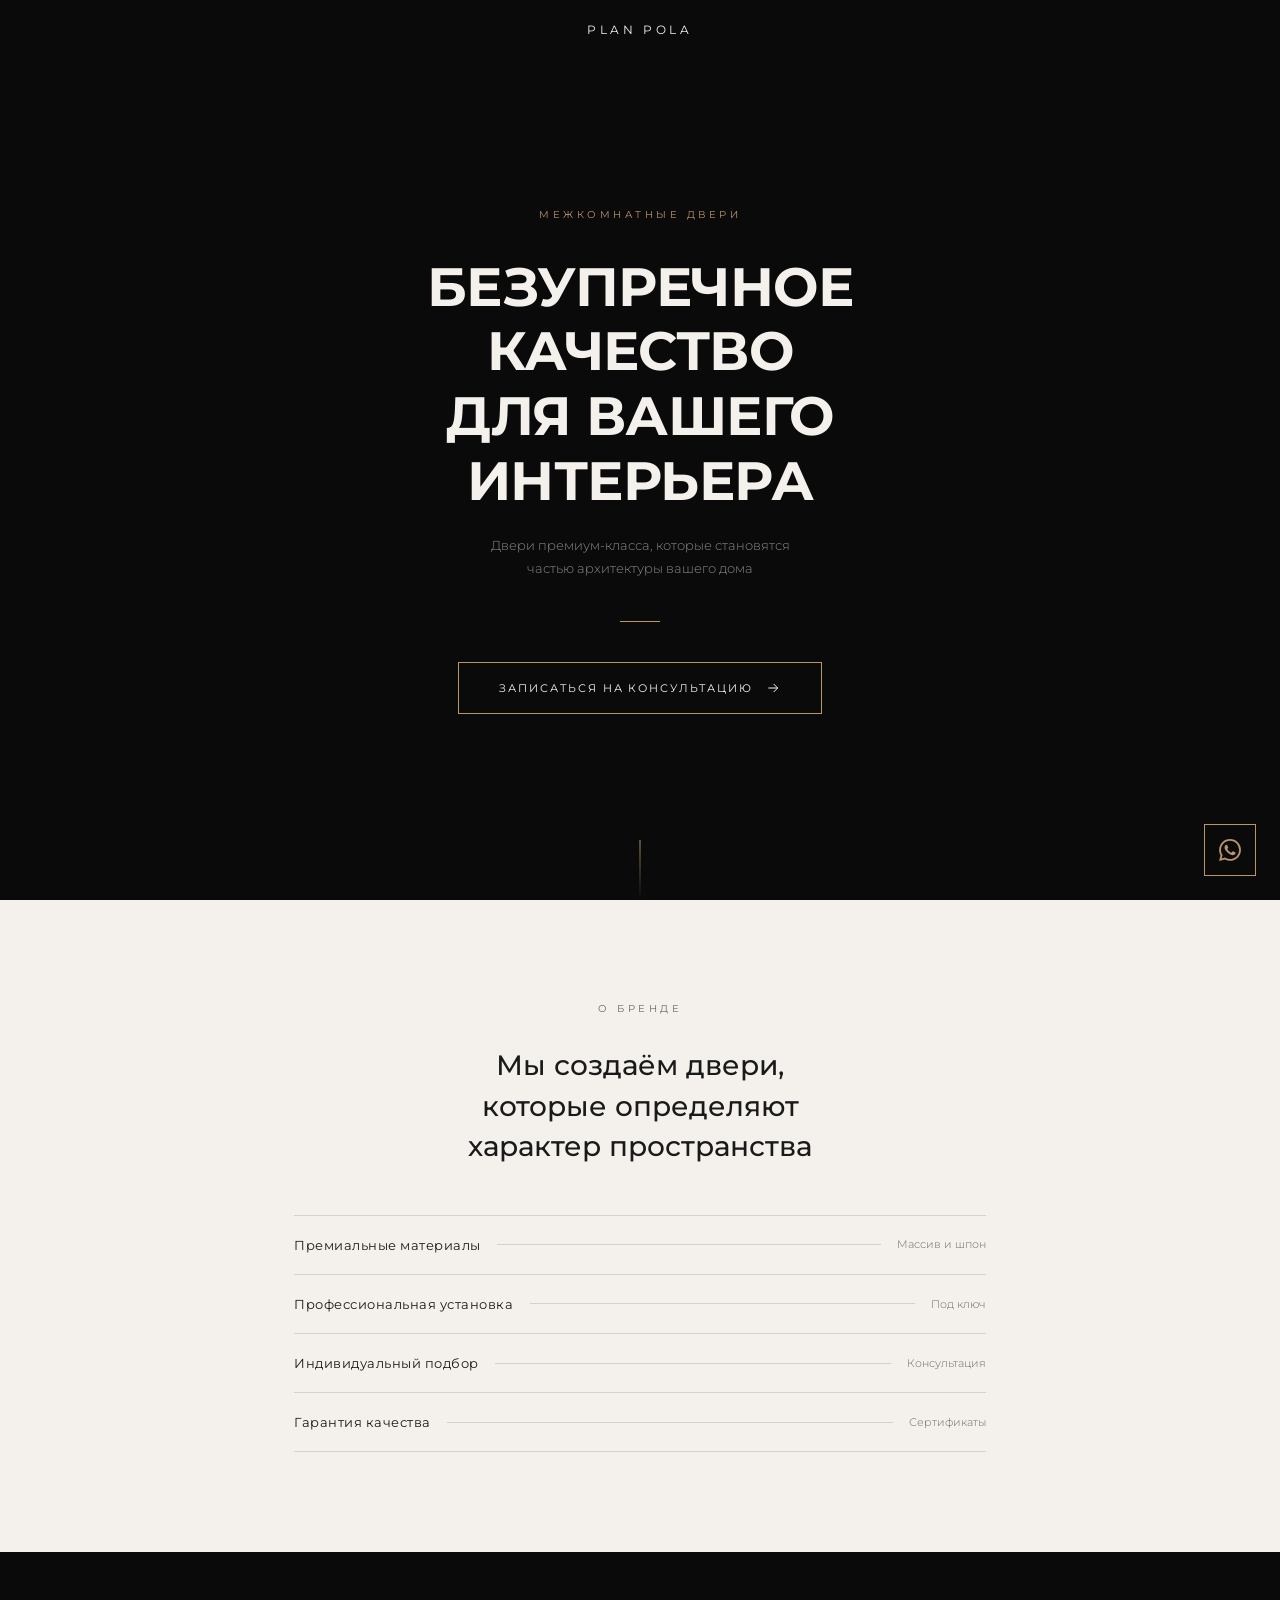
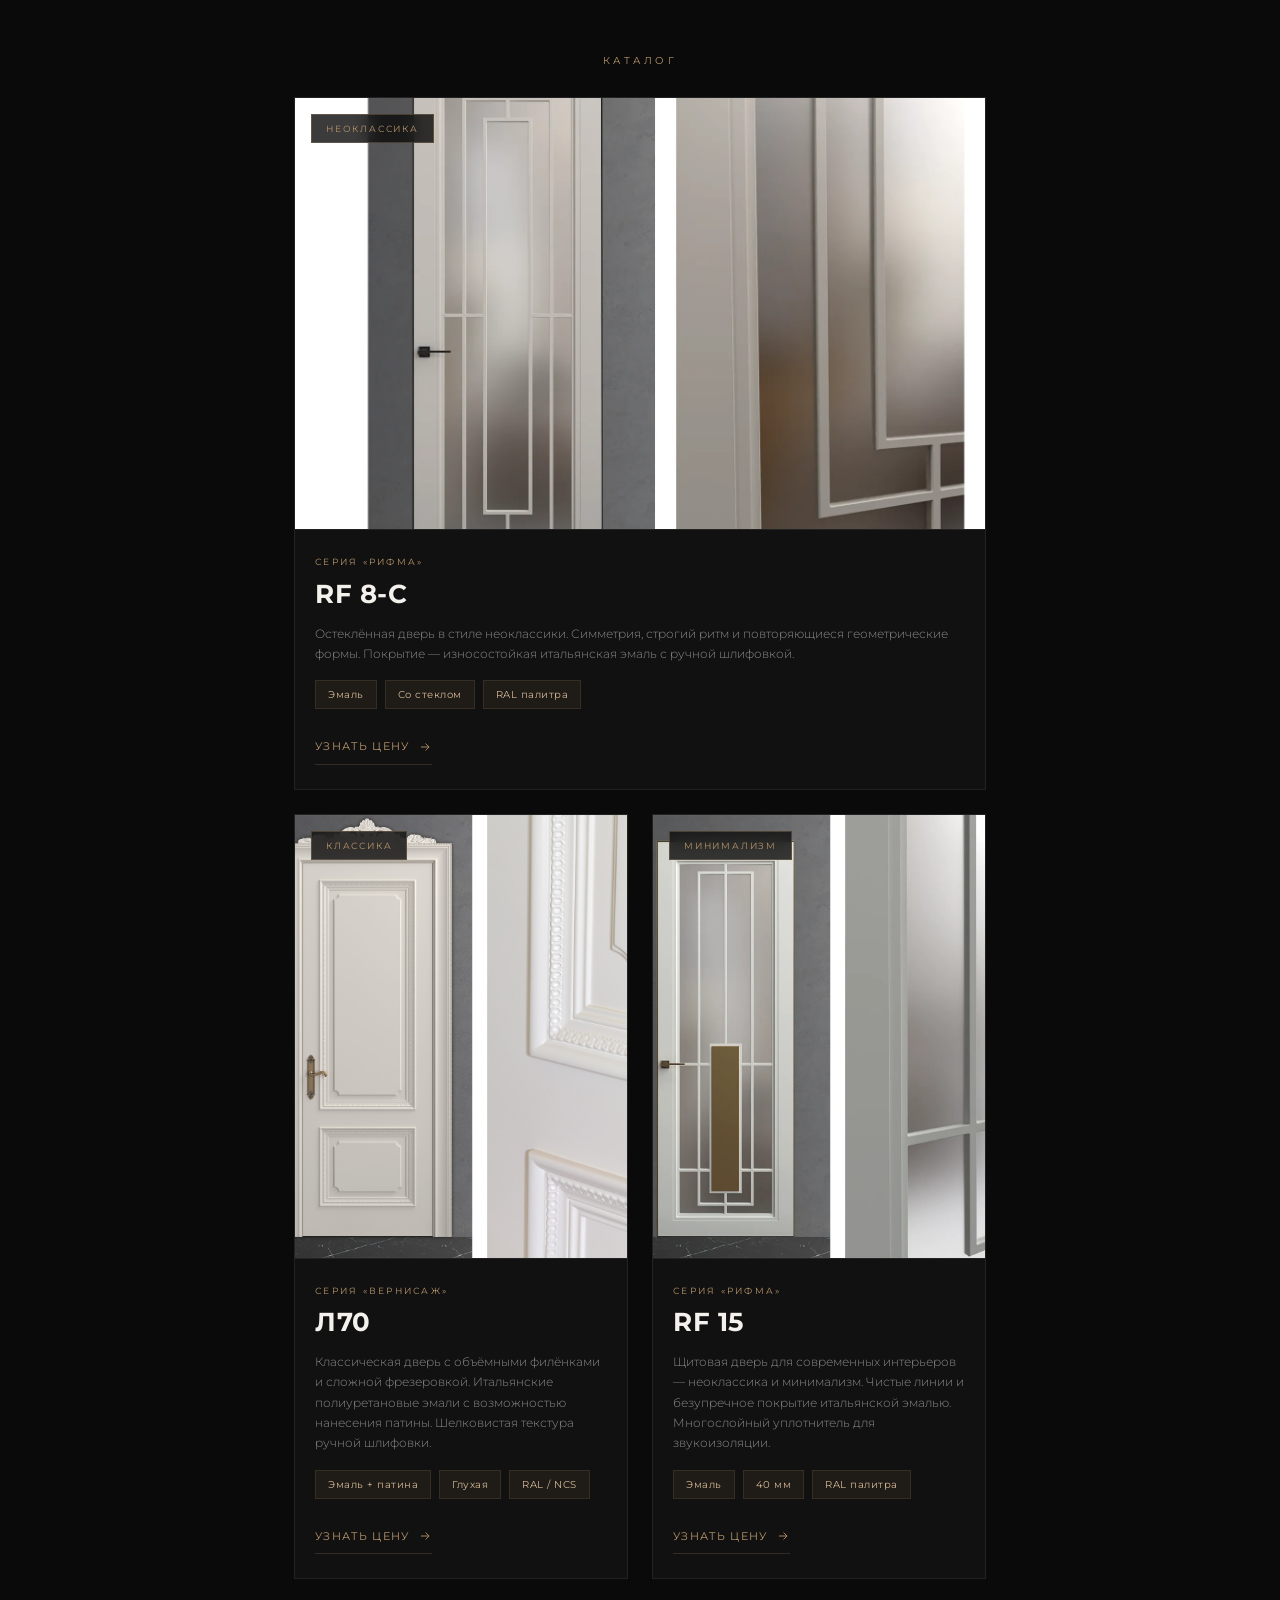
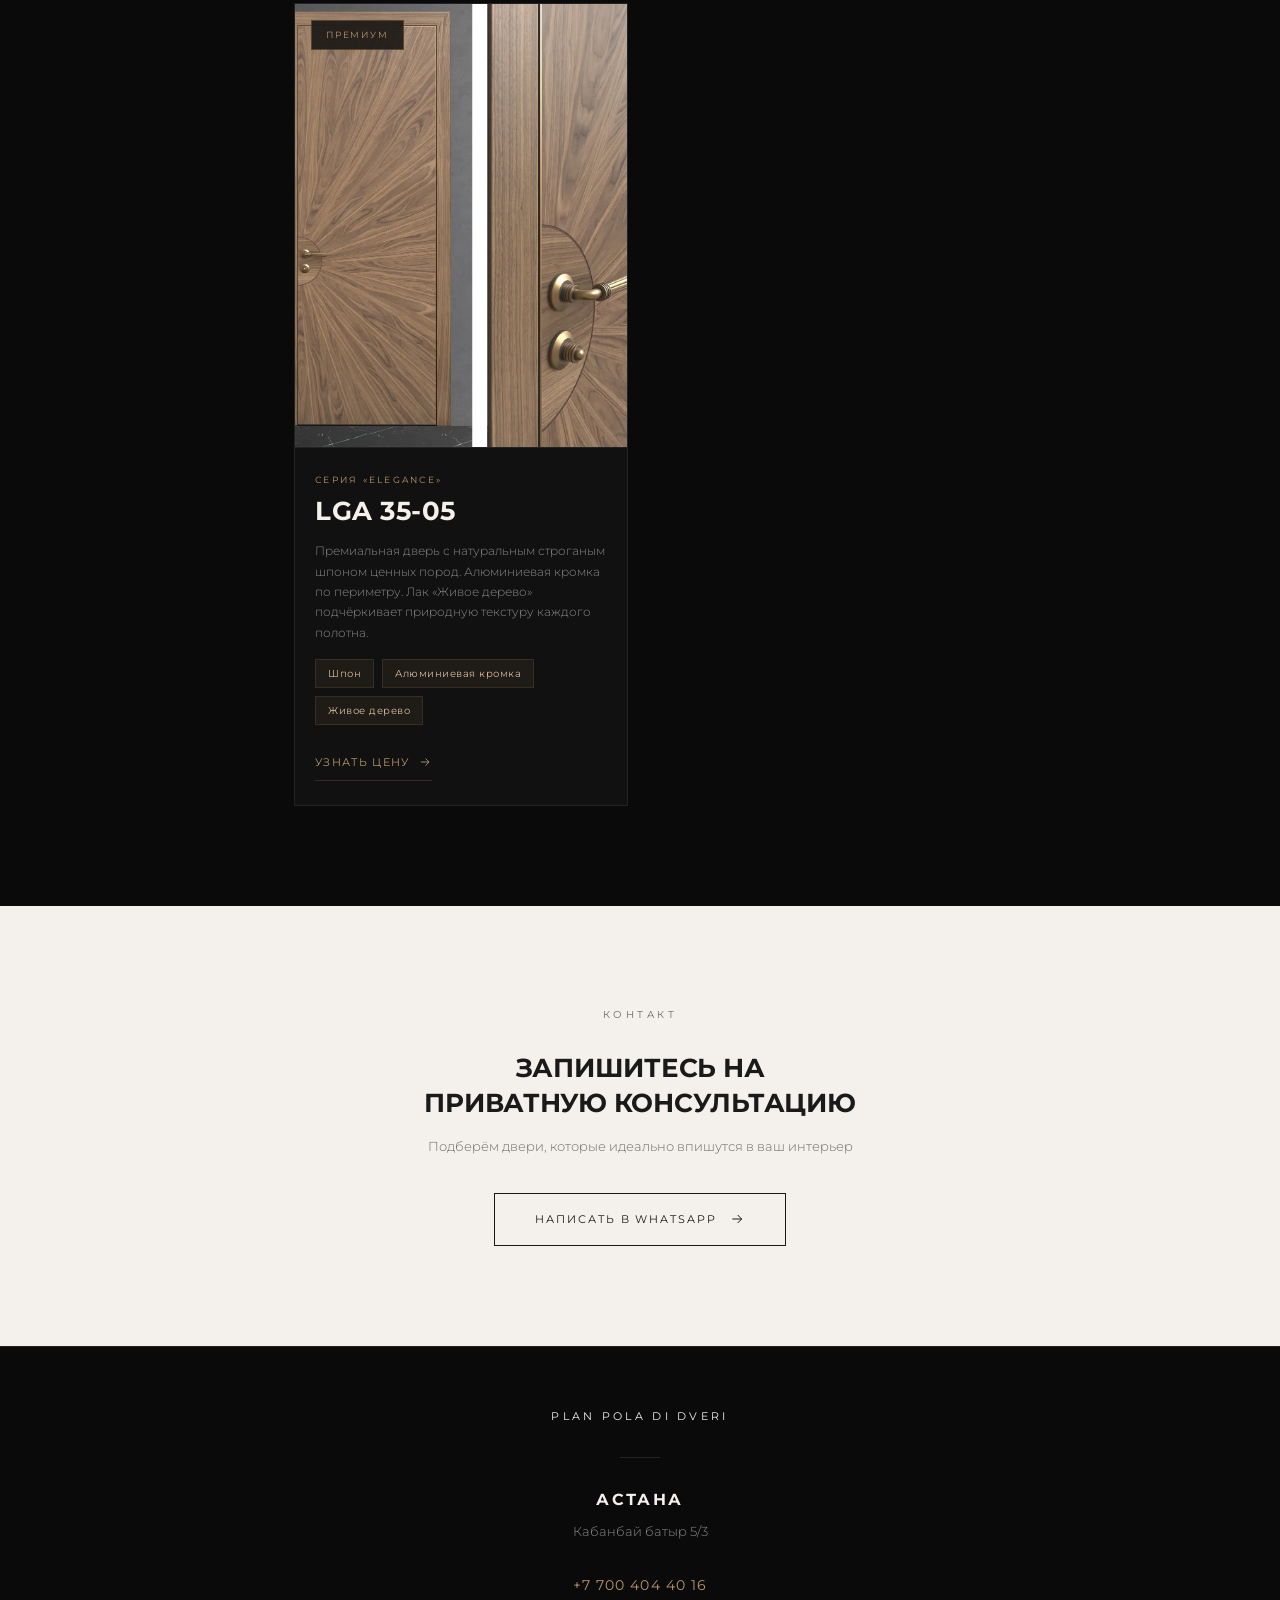
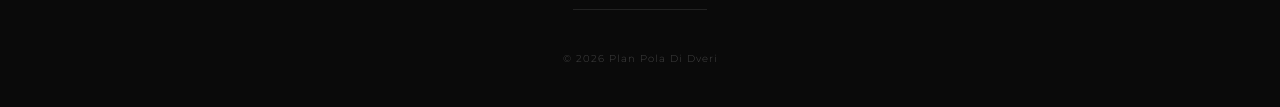
==== astana-1.html @ 2fa0cee7 "feat: add TikTok Pixel, astana-1.html and doors catalog for Kabanbay Batyr" ====
<!DOCTYPE html>
<html lang="ru">
<head>
  <meta charset="UTF-8">
  <meta name="viewport" content="width=device-width, initial-scale=1.0, maximum-scale=5.0">
  <meta name="description" content="Plan Pola Di Dveri — межкомнатные двери премиум-класса в Астане. Кабанбай батыр 5/3. Консультация и подбор.">
  <meta name="theme-color" content="#0A0A0A">

  <meta property="og:type" content="website">
  <meta property="og:title" content="Plan Pola Di Dveri — Астана">
  <meta property="og:description" content="Межкомнатные двери премиум-класса. Консультация и подбор. Астана, Кабанбай батыр 5/3.">
  <meta property="og:locale" content="ru_RU">

  <title>Plan Pola Di Dveri — Астана, Кабанбай батыр</title>

  <link rel="stylesheet" href="css/style.css">

  <!-- TikTok Pixel Code Start -->
  <script>
  !function (w, d, t) {
    w.TiktokAnalyticsObject=t;var ttq=w[t]=w[t]||[];ttq.methods=["page","track","identify","instances","debug","on","off","once","ready","alias","group","enableCookie","disableCookie","holdConsent","revokeConsent","grantConsent"],ttq.setAndDefer=function(t,e){t[e]=function(){t.push([e].concat(Array.prototype.slice.call(arguments,0)))}};for(var i=0;i<ttq.methods.length;i++)ttq.setAndDefer(ttq,ttq.methods[i]);ttq.instance=function(t){for(
  var e=ttq._i[t]||[],n=0;n<ttq.methods.length;n++)ttq.setAndDefer(e,ttq.methods[n]);return e},ttq.load=function(e,n){var r="https://analytics.tiktok.com/i18n/pixel/events.js",o=n&&n.partner;ttq._i=ttq._i||{},ttq._i[e]=[],ttq._i[e]._u=r,ttq._t=ttq._t||{},ttq._t[e]=+new Date,ttq._o=ttq._o||{},ttq._o[e]=n||{};n=document.createElement("script")
  ;n.type="text/javascript",n.async=!0,n.src=r+"?sdkid="+e+"&lib="+t;e=document.getElementsByTagName("script")[0];e.parentNode.insertBefore(n,e)};

    ttq.load('DBG6HQBC77U4J2JQI35G');
    ttq.page();
  }(window, document, 'ttq');
  </script>
  <!-- TikTok Pixel Code End -->

  <link rel="icon" href="data:image/svg+xml,<svg xmlns='http://www.w3.org/2000/svg' viewBox='0 0 100 100'><rect width='100' height='100' fill='%230A0A0A'/><text x='50' y='60' text-anchor='middle' fill='%23B8956A' font-family='sans-serif' font-weight='bold' font-size='44'>P</text></svg>">
</head>
<body>

  <!-- HEADER -->
  <header class="header" id="header">
    <div class="container">
      <div class="header__brand">Plan Pola</div>
    </div>
  </header>

  <!-- HERO -->
  <section class="hero">
    <div class="container">
      <span class="hero__label reveal">Межкомнатные двери</span>
      <h1 class="hero__title reveal reveal-delay-1">
        Безупречное качество<br>для вашего интерьера
      </h1>
      <p class="hero__subtitle reveal reveal-delay-2">
        Двери премиум-класса, которые становятся частью архитектуры вашего дома
      </p>
      <div class="hero__line reveal reveal-delay-3"></div>
      <a href="https://wa.me/77004044016?text=%D0%97%D0%B4%D1%80%D0%B0%D0%B2%D1%81%D1%82%D0%B2%D1%83%D0%B9%D1%82%D0%B5!%20%D0%A3%D0%B2%D0%B8%D0%B4%D0%B5%D0%BB(%D0%B0)%20%D1%80%D0%B5%D0%BA%D0%BB%D0%B0%D0%BC%D1%83%20%D0%B2%20TikTok%2C%20%D0%B8%D0%BD%D1%82%D0%B5%D1%80%D0%B5%D1%81%D1%83%D1%8E%D1%82%20%D0%B4%D0%B2%D0%B5%D1%80%D0%B8" class="cta-btn reveal reveal-delay-4" target="_blank" rel="noopener">
        Записаться на консультацию
        <svg class="cta-btn__arrow" viewBox="0 0 24 24" fill="none" stroke="currentColor" stroke-width="1.5"><path d="M5 12h14M13 6l6 6-6 6"/></svg>
      </a>
    </div>
  </section>

  <!-- ABOUT -->
  <section class="about">
    <div class="container">
      <span class="section-label reveal">О бренде</span>
      <p class="about__statement reveal">
        Мы создаём двери, которые определяют характер пространства
      </p>
      <ul class="about__list">
        <li class="about__item reveal">
          <span class="about__item-title">Премиальные материалы</span>
          <span class="about__item-dash"></span>
          <span class="about__item-detail">Массив и шпон</span>
        </li>
        <li class="about__item reveal reveal-delay-1">
          <span class="about__item-title">Профессиональная установка</span>
          <span class="about__item-dash"></span>
          <span class="about__item-detail">Под ключ</span>
        </li>
        <li class="about__item reveal reveal-delay-2">
          <span class="about__item-title">Индивидуальный подбор</span>
          <span class="about__item-dash"></span>
          <span class="about__item-detail">Консультация</span>
        </li>
        <li class="about__item reveal reveal-delay-3">
          <span class="about__item-title">Гарантия качества</span>
          <span class="about__item-dash"></span>
          <span class="about__item-detail">Сертификаты</span>
        </li>
      </ul>
    </div>
  </section>

  <!-- КАТАЛОГ ДВЕРЕЙ -->
  <section class="catalog">
    <div class="container">
      <span class="section-label section-label--on-dark reveal">Каталог</span>

      <!-- Рифма RF 8-С -->
      <div class="catalog__grid">
        <div class="catalog__card catalog__card--featured reveal">
          <div class="catalog__card-image">
            <img src="img/door-rf8s.webp" alt="Межкомнатная дверь Рифма RF 8-С" loading="lazy"
                 onerror="this.style.display='none';this.nextElementSibling.style.display='flex'">
            <div class="catalog__placeholder" style="display:none">
              <svg class="catalog__placeholder-icon" viewBox="0 0 24 24" fill="none" stroke="currentColor" stroke-width="0.5"><rect x="3" y="1" width="18" height="22" rx="1"/><line x1="12" y1="12" x2="12" y2="16"/><circle cx="12" cy="18" r="1"/></svg>
              <span class="catalog__placeholder-text">Рифма RF 8-С</span>
            </div>
            <span class="catalog__card-badge">Неоклассика</span>
          </div>
          <div class="catalog__card-info">
            <span class="catalog__card-series">Серия «Рифма»</span>
            <h3 class="catalog__card-name">RF 8-С</h3>
            <p class="catalog__card-desc">
              Остеклённая дверь в стиле неоклассики. Симметрия, строгий ритм и повторяющиеся геометрические формы. Покрытие — износостойкая итальянская эмаль с ручной шлифовкой.
            </p>
            <div class="catalog__card-specs">
              <span class="catalog__card-spec">Эмаль</span>
              <span class="catalog__card-spec">Со стеклом</span>
              <span class="catalog__card-spec">RAL палитра</span>
            </div>
            <a href="https://wa.me/77004044016?text=%D0%97%D0%B4%D1%80%D0%B0%D0%B2%D1%81%D1%82%D0%B2%D1%83%D0%B9%D1%82%D0%B5!%20%D0%98%D0%BD%D1%82%D0%B5%D1%80%D0%B5%D1%81%D1%83%D0%B5%D1%82%20%D0%B4%D0%B2%D0%B5%D1%80%D1%8C%20%D0%A0%D0%B8%D1%84%D0%BC%D0%B0%20RF%208-%D0%A1" class="catalog__card-link" target="_blank" rel="noopener">
              Узнать цену
              <svg viewBox="0 0 24 24" fill="none" stroke="currentColor" stroke-width="1.5"><path d="M5 12h14M13 6l6 6-6 6"/></svg>
            </a>
          </div>
        </div>

        <!-- Вернисаж Л70 -->
        <div class="catalog__card reveal reveal-delay-1">
          <div class="catalog__card-image">
            <img src="img/door-l70.jpg" alt="Межкомнатная дверь Вернисаж Л70" loading="lazy"
                 onerror="this.style.display='none';this.nextElementSibling.style.display='flex'">
            <div class="catalog__placeholder" style="display:none">
              <svg class="catalog__placeholder-icon" viewBox="0 0 24 24" fill="none" stroke="currentColor" stroke-width="0.5"><rect x="3" y="1" width="18" height="22" rx="1"/><line x1="12" y1="12" x2="12" y2="16"/><circle cx="12" cy="18" r="1"/></svg>
              <span class="catalog__placeholder-text">Вернисаж Л70</span>
            </div>
            <span class="catalog__card-badge">Классика</span>
          </div>
          <div class="catalog__card-info">
            <span class="catalog__card-series">Серия «Вернисаж»</span>
            <h3 class="catalog__card-name">Л70</h3>
            <p class="catalog__card-desc">
              Классическая дверь с объёмными филёнками и сложной фрезеровкой. Итальянские полиуретановые эмали с возможностью нанесения патины. Шелковистая текстура ручной шлифовки.
            </p>
            <div class="catalog__card-specs">
              <span class="catalog__card-spec">Эмаль + патина</span>
              <span class="catalog__card-spec">Глухая</span>
              <span class="catalog__card-spec">RAL / NCS</span>
            </div>
            <a href="https://wa.me/77004044016?text=%D0%97%D0%B4%D1%80%D0%B0%D0%B2%D1%81%D1%82%D0%B2%D1%83%D0%B9%D1%82%D0%B5!%20%D0%98%D0%BD%D1%82%D0%B5%D1%80%D0%B5%D1%81%D1%83%D0%B5%D1%82%20%D0%B4%D0%B2%D0%B5%D1%80%D1%8C%20%D0%92%D0%B5%D1%80%D0%BD%D0%B8%D1%81%D0%B0%D0%B6%20%D0%9B70" class="catalog__card-link" target="_blank" rel="noopener">
              Узнать цену
              <svg viewBox="0 0 24 24" fill="none" stroke="currentColor" stroke-width="1.5"><path d="M5 12h14M13 6l6 6-6 6"/></svg>
            </a>
          </div>
        </div>

        <!-- Рифма RF 15 -->
        <div class="catalog__card reveal reveal-delay-2">
          <div class="catalog__card-image">
            <img src="img/door-rf15.webp" alt="Межкомнатная дверь Рифма RF 15" loading="lazy"
                 onerror="this.style.display='none';this.nextElementSibling.style.display='flex'">
            <div class="catalog__placeholder" style="display:none">
              <svg class="catalog__placeholder-icon" viewBox="0 0 24 24" fill="none" stroke="currentColor" stroke-width="0.5"><rect x="3" y="1" width="18" height="22" rx="1"/><line x1="12" y1="12" x2="12" y2="16"/><circle cx="12" cy="18" r="1"/></svg>
              <span class="catalog__placeholder-text">Рифма RF 15</span>
            </div>
            <span class="catalog__card-badge">Минимализм</span>
          </div>
          <div class="catalog__card-info">
            <span class="catalog__card-series">Серия «Рифма»</span>
            <h3 class="catalog__card-name">RF 15</h3>
            <p class="catalog__card-desc">
              Щитовая дверь для современных интерьеров — неоклассика и минимализм. Чистые линии и безупречное покрытие итальянской эмалью. Многослойный уплотнитель для звукоизоляции.
            </p>
            <div class="catalog__card-specs">
              <span class="catalog__card-spec">Эмаль</span>
              <span class="catalog__card-spec">40 мм</span>
              <span class="catalog__card-spec">RAL палитра</span>
            </div>
            <a href="https://wa.me/77004044016?text=%D0%97%D0%B4%D1%80%D0%B0%D0%B2%D1%81%D1%82%D0%B2%D1%83%D0%B9%D1%82%D0%B5!%20%D0%98%D0%BD%D1%82%D0%B5%D1%80%D0%B5%D1%81%D1%83%D0%B5%D1%82%20%D0%B4%D0%B2%D0%B5%D1%80%D1%8C%20%D0%A0%D0%B8%D1%84%D0%BC%D0%B0%20RF%2015" class="catalog__card-link" target="_blank" rel="noopener">
              Узнать цену
              <svg viewBox="0 0 24 24" fill="none" stroke="currentColor" stroke-width="1.5"><path d="M5 12h14M13 6l6 6-6 6"/></svg>
            </a>
          </div>
        </div>

        <!-- Elegance LGA 35-05 -->
        <div class="catalog__card reveal reveal-delay-1">
          <div class="catalog__card-image">
            <img src="img/door-lga3505.webp" alt="Межкомнатная дверь Elegance LGA 35-05" loading="lazy"
                 onerror="this.style.display='none';this.nextElementSibling.style.display='flex'">
            <div class="catalog__placeholder" style="display:none">
              <svg class="catalog__placeholder-icon" viewBox="0 0 24 24" fill="none" stroke="currentColor" stroke-width="0.5"><rect x="3" y="1" width="18" height="22" rx="1"/><line x1="12" y1="12" x2="12" y2="16"/><circle cx="12" cy="18" r="1"/></svg>
              <span class="catalog__placeholder-text">Elegance LGA 35-05</span>
            </div>
            <span class="catalog__card-badge">Премиум</span>
          </div>
          <div class="catalog__card-info">
            <span class="catalog__card-series">Серия «Elegance»</span>
            <h3 class="catalog__card-name">LGA 35-05</h3>
            <p class="catalog__card-desc">
              Премиальная дверь с натуральным строганым шпоном ценных пород. Алюминиевая кромка по периметру. Лак «Живое дерево» подчёркивает природную текстуру каждого полотна.
            </p>
            <div class="catalog__card-specs">
              <span class="catalog__card-spec">Шпон</span>
              <span class="catalog__card-spec">Алюминиевая кромка</span>
              <span class="catalog__card-spec">Живое дерево</span>
            </div>
            <a href="https://wa.me/77004044016?text=%D0%97%D0%B4%D1%80%D0%B0%D0%B2%D1%81%D1%82%D0%B2%D1%83%D0%B9%D1%82%D0%B5!%20%D0%98%D0%BD%D1%82%D0%B5%D1%80%D0%B5%D1%81%D1%83%D0%B5%D1%82%20%D0%B4%D0%B2%D0%B5%D1%80%D1%8C%20Elegance%20LGA%2035-05" class="catalog__card-link" target="_blank" rel="noopener">
              Узнать цену
              <svg viewBox="0 0 24 24" fill="none" stroke="currentColor" stroke-width="1.5"><path d="M5 12h14M13 6l6 6-6 6"/></svg>
            </a>
          </div>
        </div>

      </div>
    </div>
  </section>

  <!-- CONSULTATION CTA -->
  <section class="consultation">
    <div class="container">
      <span class="section-label reveal">Контакт</span>
      <h2 class="consultation__title reveal">
        Запишитесь на<br>приватную консультацию
      </h2>
      <p class="consultation__text reveal">
        Подберём двери, которые идеально впишутся в ваш интерьер
      </p>
      <a href="https://wa.me/77004044016?text=%D0%97%D0%B4%D1%80%D0%B0%D0%B2%D1%81%D1%82%D0%B2%D1%83%D0%B9%D1%82%D0%B5!%20%D0%A3%D0%B2%D0%B8%D0%B4%D0%B5%D0%BB(%D0%B0)%20%D1%80%D0%B5%D0%BA%D0%BB%D0%B0%D0%BC%D1%83%20%D0%B2%20TikTok%2C%20%D0%B8%D0%BD%D1%82%D0%B5%D1%80%D0%B5%D1%81%D1%83%D1%8E%D1%82%20%D0%B4%D0%B2%D0%B5%D1%80%D0%B8" class="cta-btn cta-btn--on-light reveal" target="_blank" rel="noopener">
        Написать в WhatsApp
        <svg class="cta-btn__arrow" viewBox="0 0 24 24" fill="none" stroke="currentColor" stroke-width="1.5"><path d="M5 12h14M13 6l6 6-6 6"/></svg>
      </a>
    </div>
  </section>

  <!-- FOOTER -->
  <footer class="footer">
    <div class="container">
      <div class="footer__brand">Plan Pola Di Dveri</div>
      <div class="footer__divider"></div>
      <div class="footer__city">Астана</div>
      <div class="footer__street">Кабанбай батыр 5/3</div>
      <a href="tel:+77004044016" class="footer__phone">+7 700 404 40 16</a>
      <div class="footer__copy">&copy; 2026 Plan Pola Di Dveri</div>
    </div>
  </footer>

  <!-- FLOATING WHATSAPP -->
  <a href="https://wa.me/77004044016?text=%D0%97%D0%B4%D1%80%D0%B0%D0%B2%D1%81%D1%82%D0%B2%D1%83%D0%B9%D1%82%D0%B5!%20%D0%A3%D0%B2%D0%B8%D0%B4%D0%B5%D0%BB(%D0%B0)%20%D1%80%D0%B5%D0%BA%D0%BB%D0%B0%D0%BC%D1%83%20%D0%B2%20TikTok%2C%20%D0%B8%D0%BD%D1%82%D0%B5%D1%80%D0%B5%D1%81%D1%83%D1%8E%D1%82%20%D0%B4%D0%B2%D0%B5%D1%80%D0%B8" class="whatsapp-float" target="_blank" rel="noopener" aria-label="WhatsApp">
    <svg viewBox="0 0 24 24" fill="currentColor"><path d="M17.472 14.382c-.297-.149-1.758-.867-2.03-.967-.273-.099-.471-.148-.67.15-.197.297-.767.966-.94 1.164-.173.199-.347.223-.644.075-.297-.15-1.255-.463-2.39-1.475-.883-.788-1.48-1.761-1.653-2.059-.173-.297-.018-.458.13-.606.134-.133.298-.347.446-.52.149-.174.198-.298.298-.497.099-.198.05-.371-.025-.52-.075-.149-.669-1.612-.916-2.207-.242-.579-.487-.5-.669-.51-.173-.008-.371-.01-.57-.01-.198 0-.52.074-.792.372-.272.297-1.04 1.016-1.04 2.479 0 1.462 1.065 2.875 1.213 3.074.149.198 2.096 3.2 5.077 4.487.709.306 1.262.489 1.694.625.712.227 1.36.195 1.871.118.571-.085 1.758-.719 2.006-1.413.248-.694.248-1.289.173-1.413-.074-.124-.272-.198-.57-.347m-5.421 7.403h-.004a9.87 9.87 0 01-5.031-1.378l-.361-.214-3.741.982.998-3.648-.235-.374a9.86 9.86 0 01-1.51-5.26c.001-5.45 4.436-9.884 9.888-9.884 2.64 0 5.122 1.03 6.988 2.898a9.825 9.825 0 012.893 6.994c-.003 5.45-4.437 9.884-9.885 9.884m8.413-18.297A11.815 11.815 0 0012.05 0C5.495 0 .16 5.335.157 11.892c0 2.096.547 4.142 1.588 5.945L.057 24l6.305-1.654a11.882 11.882 0 005.683 1.448h.005c6.554 0 11.89-5.335 11.893-11.893a11.821 11.821 0 00-3.48-8.413z"/></svg>
  </a>

  <script>
    // Header scroll effect
    const header = document.getElementById('header');
    window.addEventListener('scroll', () => {
      header.classList.toggle('header--scrolled', window.scrollY > 40);
    }, { passive: true });

    // Reveal on scroll
    const observer = new IntersectionObserver((entries) => {
      entries.forEach(entry => {
        if (entry.isIntersecting) {
          entry.target.classList.add('visible');
        }
      });
    }, { threshold: 0.1 });

    document.querySelectorAll('.reveal').forEach(el => observer.observe(el));
  </script>

</body>
</html>
---- css/style.css ----
/* ========================================
   Plan Pola Di Dveri — Luxury Landing
   Dark Minimal | Strict Geometry
   ======================================== */

@import url('https://fonts.googleapis.com/css2?family=Montserrat:wght@200;300;400;500;600;700&display=swap');

/* Gotham (системный или локальные файлы), с fallback на Montserrat */
@font-face {
  font-family: 'Gotham';
  src: local('Gotham Light'), local('Gotham-Light'),
       url('../fonts/Gotham-Light.woff2') format('woff2'),
       url('../fonts/Gotham-Light.otf') format('opentype'),
       url('../fonts/Gotham-Light.ttf') format('truetype');
  font-weight: 300;
  font-style: normal;
  font-display: swap;
}
@font-face {
  font-family: 'Gotham';
  src: local('Gotham Book'), local('Gotham-Book'), local('Gotham'),
       url('../fonts/Gotham-Book.woff2') format('woff2'),
       url('../fonts/Gotham-Book.otf') format('opentype'),
       url('../fonts/Gotham-Book.ttf') format('truetype');
  font-weight: 400;
  font-style: normal;
  font-display: swap;
}
@font-face {
  font-family: 'Gotham';
  src: local('Gotham Medium'), local('Gotham-Medium'),
       url('../fonts/Gotham-Medium.woff2') format('woff2'),
       url('../fonts/Gotham-Medium.otf') format('opentype'),
       url('../fonts/Gotham-Medium.ttf') format('truetype');
  font-weight: 500;
  font-style: normal;
  font-display: swap;
}
@font-face {
  font-family: 'Gotham';
  src: local('Gotham Bold'), local('Gotham-Bold'),
       url('../fonts/Gotham-Bold.woff2') format('woff2'),
       url('../fonts/Gotham-Bold.otf') format('opentype'),
       url('../fonts/Gotham-Bold.ttf') format('truetype');
  font-weight: 700;
  font-style: normal;
  font-display: swap;
}

/* --- Palette --- */
:root {
  --bg-dark: #0A0A0A;
  --bg-dark-alt: #111111;
  --bg-light: #F4F1EC;
  --bg-light-alt: #EDE9E3;
  --gold: #B8956A;
  --gold-light: #D4B896;
  --gold-dim: rgba(184, 149, 106, 0.15);
  --text-on-dark: #F4F1EC;
  --text-on-dark-muted: #8A8A8A;
  --text-on-light: #1A1A1A;
  --text-on-light-muted: #6B6B6B;
  --border-dark: #222222;
  --border-light: #D4D0CB;
  --transition: 0.4s cubic-bezier(0.25, 0.46, 0.45, 0.94);
  --max-w: 480px;
  --font: 'Gotham', 'Montserrat', -apple-system, BlinkMacSystemFont, sans-serif;
}

/* --- Reset --- */
*, *::before, *::after {
  margin: 0;
  padding: 0;
  box-sizing: border-box;
}

html {
  scroll-behavior: smooth;
  -webkit-text-size-adjust: 100%;
}

body {
  font-family: var(--font);
  font-weight: 300;
  background: var(--bg-dark);
  color: var(--text-on-dark);
  line-height: 1.7;
  min-height: 100vh;
  overflow-x: hidden;
  -webkit-font-smoothing: antialiased;
  -moz-osx-font-smoothing: grayscale;
}

img {
  max-width: 100%;
  height: auto;
  display: block;
}

a {
  text-decoration: none;
  color: inherit;
}

/* --- Layout --- */
.container {
  width: 100%;
  max-width: var(--max-w);
  margin: 0 auto;
  padding: 0 24px;
}


/* ================================================
   HEADER
   ================================================ */
.header {
  position: fixed;
  top: 0;
  left: 0;
  right: 0;
  z-index: 100;
  padding: 20px 0;
  transition: var(--transition);
}

.header--scrolled {
  background: rgba(10, 10, 10, 0.92);
  backdrop-filter: blur(20px);
  -webkit-backdrop-filter: blur(20px);
  border-bottom: 1px solid var(--border-dark);
  padding: 14px 0;
}

.header .container {
  display: flex;
  align-items: center;
  justify-content: center;
}

.header__brand {
  font-family: var(--font);
  font-size: 12px;
  font-weight: 400;
  letter-spacing: 0.3em;
  text-transform: uppercase;
  color: var(--text-on-dark);
}

.header__logo {
  width: 40px;
  height: 40px;
  margin-right: 16px;
  flex-shrink: 0;
  overflow: hidden;
}

.header__logo img {
  width: 100%;
  height: 100%;
  object-fit: contain;
}


/* ================================================
   HERO
   ================================================ */
.hero {
  min-height: 100vh;
  min-height: 100dvh;
  display: flex;
  align-items: center;
  justify-content: center;
  text-align: center;
  padding: 100px 0 80px;
  position: relative;
  background: var(--bg-dark);
}

.hero::after {
  content: '';
  position: absolute;
  bottom: 0;
  left: 50%;
  transform: translateX(-50%);
  width: 1px;
  height: 60px;
  background: linear-gradient(to bottom, var(--gold), transparent);
}

.hero__label {
  font-family: var(--font);
  font-size: 10px;
  font-weight: 400;
  letter-spacing: 0.35em;
  text-transform: uppercase;
  color: var(--gold);
  margin-bottom: 32px;
  display: block;
}

.hero__title {
  font-family: var(--font);
  font-size: 34px;
  font-weight: 700;
  line-height: 1.2;
  color: var(--text-on-dark);
  margin-bottom: 20px;
  letter-spacing: -0.01em;
  text-transform: uppercase;
}

.hero__subtitle {
  font-family: var(--font);
  font-size: 13px;
  font-weight: 300;
  color: var(--text-on-dark-muted);
  line-height: 1.8;
  margin-bottom: 40px;
  max-width: 320px;
  margin-left: auto;
  margin-right: auto;
}

.hero__line {
  width: 40px;
  height: 1px;
  background: var(--gold);
  margin: 0 auto 40px;
}


/* ================================================
   CTA BUTTON (luxury style)
   ================================================ */
.cta-btn {
  display: inline-flex;
  align-items: center;
  justify-content: center;
  gap: 12px;
  background: transparent;
  color: var(--text-on-dark);
  border: 1px solid var(--gold);
  padding: 16px 40px;
  font-family: var(--font);
  font-size: 11px;
  font-weight: 400;
  letter-spacing: 0.18em;
  text-transform: uppercase;
  cursor: pointer;
  transition: var(--transition);
  position: relative;
  overflow: hidden;
}

.cta-btn::before {
  content: '';
  position: absolute;
  inset: 0;
  background: var(--gold);
  transform: scaleX(0);
  transform-origin: left;
  transition: transform 0.5s cubic-bezier(0.25, 0.46, 0.45, 0.94);
  z-index: -1;
}

.cta-btn:hover::before {
  transform: scaleX(1);
}

.cta-btn:hover {
  color: var(--bg-dark);
}

.cta-btn svg {
  width: 16px;
  height: 16px;
  flex-shrink: 0;
}

/* Button variant on light background */
.cta-btn--on-light {
  color: var(--text-on-light);
  border-color: var(--text-on-light);
}

.cta-btn--on-light::before {
  background: var(--text-on-light);
}

.cta-btn--on-light:hover {
  color: var(--bg-light);
}

/* Arrow icon in button */
.cta-btn__arrow {
  transition: transform var(--transition);
}

.cta-btn:hover .cta-btn__arrow {
  transform: translateX(4px);
}


/* ================================================
   ABOUT / BRAND SECTION (light bg)
   ================================================ */
.about {
  background: var(--bg-light);
  padding: 80px 0;
}

.section-label {
  font-family: var(--font);
  font-size: 10px;
  font-weight: 400;
  letter-spacing: 0.35em;
  text-transform: uppercase;
  color: var(--text-on-light-muted);
  margin-bottom: 28px;
  display: block;
  text-align: center;
}

.section-label--on-dark {
  color: var(--gold);
}

.about__statement {
  font-family: var(--font);
  font-size: 22px;
  font-weight: 500;
  line-height: 1.45;
  color: var(--text-on-light);
  text-align: center;
  margin-bottom: 48px;
  max-width: 380px;
  margin-left: auto;
  margin-right: auto;
}

.about__list {
  list-style: none;
  border-top: 1px solid var(--border-light);
}

.about__item {
  padding: 18px 0;
  border-bottom: 1px solid var(--border-light);
  display: flex;
  align-items: center;
  justify-content: space-between;
  transition: var(--transition);
}

.about__item:hover {
  padding-left: 8px;
}

.about__item-title {
  font-family: var(--font);
  font-size: 13px;
  font-weight: 400;
  letter-spacing: 0.04em;
  color: var(--text-on-light);
}

.about__item-dash {
  flex: 1;
  height: 1px;
  background: var(--border-light);
  margin: 0 16px;
  min-width: 20px;
}

.about__item-detail {
  font-family: var(--font);
  font-size: 11px;
  font-weight: 300;
  color: var(--text-on-light-muted);
  text-align: right;
  white-space: nowrap;
}


/* ================================================
   CATALOG (dark bg, product cards)
   ================================================ */
.catalog {
  background: var(--bg-dark);
  padding: 80px 0;
}

.catalog__grid {
  display: grid;
  grid-template-columns: 1fr;
  gap: 24px;
  margin-top: 12px;
}

.catalog__card {
  background: var(--bg-dark-alt);
  border: 1px solid var(--border-dark);
  overflow: hidden;
  transition: var(--transition);
  position: relative;
}

.catalog__card:hover {
  border-color: var(--gold-dim);
}

.catalog__card-image {
  width: 100%;
  aspect-ratio: 3 / 4;
  overflow: hidden;
  position: relative;
  background: linear-gradient(145deg, #141414 0%, #1A1A1A 100%);
}

.catalog__card-image img {
  width: 100%;
  height: 100%;
  object-fit: cover;
  transition: transform 0.8s cubic-bezier(0.25, 0.46, 0.45, 0.94);
}

.catalog__card:hover .catalog__card-image img {
  transform: scale(1.03);
}

.catalog__card-badge {
  position: absolute;
  top: 16px;
  left: 16px;
  background: rgba(10, 10, 10, 0.8);
  backdrop-filter: blur(8px);
  -webkit-backdrop-filter: blur(8px);
  border: 1px solid rgba(184, 149, 106, 0.3);
  padding: 6px 14px;
  font-family: var(--font);
  font-size: 9px;
  font-weight: 400;
  letter-spacing: 0.2em;
  text-transform: uppercase;
  color: var(--gold);
  z-index: 2;
}

.catalog__card-info {
  padding: 24px 20px;
  border-top: 1px solid var(--border-dark);
}

.catalog__card-series {
  font-family: var(--font);
  font-size: 9px;
  font-weight: 400;
  letter-spacing: 0.25em;
  text-transform: uppercase;
  color: var(--gold);
  margin-bottom: 8px;
  display: block;
}

.catalog__card-name {
  font-family: var(--font);
  font-size: 20px;
  font-weight: 700;
  color: var(--text-on-dark);
  margin-bottom: 12px;
  line-height: 1.3;
  letter-spacing: 0.02em;
}

.catalog__card-desc {
  font-family: var(--font);
  font-size: 12px;
  font-weight: 300;
  color: var(--text-on-dark-muted);
  line-height: 1.7;
  margin-bottom: 16px;
}

.catalog__card-specs {
  display: flex;
  flex-wrap: wrap;
  gap: 8px;
  margin-bottom: 20px;
}

.catalog__card-spec {
  background: rgba(184, 149, 106, 0.08);
  border: 1px solid rgba(184, 149, 106, 0.15);
  padding: 5px 12px;
  font-family: var(--font);
  font-size: 10px;
  font-weight: 400;
  letter-spacing: 0.05em;
  color: var(--gold-light);
}

.catalog__card-link {
  display: inline-flex;
  align-items: center;
  gap: 8px;
  font-family: var(--font);
  font-size: 11px;
  font-weight: 400;
  letter-spacing: 0.12em;
  text-transform: uppercase;
  color: var(--gold);
  transition: var(--transition);
  padding: 8px 0;
  border-bottom: 1px solid rgba(184, 149, 106, 0.2);
}

.catalog__card-link:hover {
  color: var(--gold-light);
  border-color: var(--gold);
}

.catalog__card-link svg {
  width: 14px;
  height: 14px;
  transition: transform var(--transition);
}

.catalog__card-link:hover svg {
  transform: translateX(4px);
}

/* Catalog placeholder when no image */
.catalog__placeholder {
  width: 100%;
  height: 100%;
  display: flex;
  flex-direction: column;
  align-items: center;
  justify-content: center;
  background: linear-gradient(145deg, #141414 0%, #1A1A1A 100%);
  gap: 12px;
}

.catalog__placeholder-icon {
  width: 48px;
  height: 48px;
  color: #2a2a2a;
}

.catalog__placeholder-text {
  font-family: var(--font);
  font-size: 10px;
  font-weight: 300;
  letter-spacing: 0.25em;
  text-transform: uppercase;
  color: #333;
}

/* Featured card (first in grid, wider) */
.catalog__card--featured .catalog__card-image {
  aspect-ratio: 16 / 10;
}

/* ================================================
   COLLECTION / GALLERY (dark bg) — legacy support
   ================================================ */
.collection {
  background: var(--bg-dark);
  padding: 80px 0;
}

.collection__grid {
  display: grid;
  grid-template-columns: 1fr 1fr;
  gap: 2px;
}

.collection__item {
  aspect-ratio: 3 / 4;
  background: var(--bg-dark-alt);
  position: relative;
  overflow: hidden;
  transition: var(--transition);
}

.collection__item:first-child {
  grid-column: 1 / -1;
  aspect-ratio: 16 / 10;
}

.collection__item:hover {
  opacity: 0.85;
}

.collection__item img {
  width: 100%;
  height: 100%;
  object-fit: cover;
  transition: transform 0.8s cubic-bezier(0.25, 0.46, 0.45, 0.94);
}

.collection__item:hover img {
  transform: scale(1.04);
}

.collection__placeholder {
  width: 100%;
  height: 100%;
  display: flex;
  align-items: center;
  justify-content: center;
  background: linear-gradient(145deg, #141414 0%, #1A1A1A 100%);
}

.collection__placeholder-text {
  font-family: var(--font);
  font-size: 10px;
  font-weight: 300;
  letter-spacing: 0.25em;
  text-transform: uppercase;
  color: #333;
}


/* ================================================
   CONSULTATION CTA (light bg)
   ================================================ */
.consultation {
  background: var(--bg-light);
  padding: 80px 0;
  text-align: center;
}

.consultation__title {
  font-family: var(--font);
  font-size: 26px;
  font-weight: 700;
  line-height: 1.35;
  color: var(--text-on-light);
  margin-bottom: 14px;
  text-transform: uppercase;
  letter-spacing: -0.01em;
}

.consultation__text {
  font-size: 13px;
  font-weight: 300;
  color: var(--text-on-light-muted);
  margin-bottom: 36px;
  line-height: 1.7;
}


/* ================================================
   FOOTER (dark)
   ================================================ */
.footer {
  background: var(--bg-dark);
  padding: 60px 0 40px;
  text-align: center;
  border-top: 1px solid var(--border-dark);
}

.footer__brand {
  font-family: var(--font);
  font-size: 11px;
  font-weight: 400;
  letter-spacing: 0.3em;
  text-transform: uppercase;
  color: var(--text-on-dark);
  margin-bottom: 32px;
}

.footer__divider {
  width: 40px;
  height: 1px;
  background: var(--border-dark);
  margin: 0 auto 28px;
}

.footer__city {
  font-family: var(--font);
  font-size: 16px;
  font-weight: 700;
  letter-spacing: 0.15em;
  text-transform: uppercase;
  color: var(--text-on-dark);
  margin-bottom: 6px;
}

.footer__street {
  font-size: 13px;
  font-weight: 300;
  color: var(--text-on-dark-muted);
  margin-bottom: 20px;
}

.footer__phone {
  display: inline-block;
  font-family: var(--font);
  font-size: 14px;
  font-weight: 400;
  letter-spacing: 0.08em;
  color: var(--gold);
  padding: 12px 0;
  border-bottom: 1px solid var(--border-dark);
  transition: var(--transition);
}

.footer__phone:hover {
  color: var(--gold-light);
  border-color: var(--gold);
}

.footer__copy {
  font-size: 10px;
  font-weight: 300;
  letter-spacing: 0.1em;
  color: #444;
  margin-top: 40px;
}


/* ================================================
   FLOATING WHATSAPP (restyled)
   ================================================ */
.whatsapp-float {
  position: fixed;
  bottom: 24px;
  right: 24px;
  width: 52px;
  height: 52px;
  display: flex;
  align-items: center;
  justify-content: center;
  background: var(--bg-dark);
  border: 1px solid var(--gold);
  z-index: 999;
  transition: var(--transition);
}

.whatsapp-float:hover {
  background: var(--gold);
}

.whatsapp-float svg {
  width: 22px;
  height: 22px;
  color: var(--gold);
  transition: var(--transition);
}

.whatsapp-float:hover svg {
  color: var(--bg-dark);
}


/* ================================================
   SCROLL ANIMATIONS
   ================================================ */
.reveal {
  opacity: 0;
  transform: translateY(30px);
  transition: opacity 0.8s ease, transform 0.8s ease;
}

.reveal.visible {
  opacity: 1;
  transform: translateY(0);
}

.reveal-delay-1 { transition-delay: 0.1s; }
.reveal-delay-2 { transition-delay: 0.2s; }
.reveal-delay-3 { transition-delay: 0.3s; }
.reveal-delay-4 { transition-delay: 0.4s; }


/* ================================================
   RESPONSIVE
   ================================================ */
@media (min-width: 481px) {
  :root {
    --max-w: 520px;
  }

  .hero__title {
    font-size: 46px;
  }

  .about__statement {
    font-size: 28px;
  }

  .collection__grid {
    gap: 3px;
  }

  .catalog__grid {
    grid-template-columns: 1fr 1fr;
  }

  .catalog__card--featured {
    grid-column: 1 / -1;
  }
}

@media (min-width: 769px) {
  :root {
    --max-w: 740px;
  }

  .hero {
    padding: 120px 0 100px;
  }

  .hero__title {
    font-size: 54px;
  }

  .about {
    padding: 100px 0;
  }

  .collection {
    padding: 100px 0;
  }

  .catalog {
    padding: 100px 0;
  }

  .catalog__card-name {
    font-size: 26px;
  }

  .consultation {
    padding: 100px 0;
  }
}
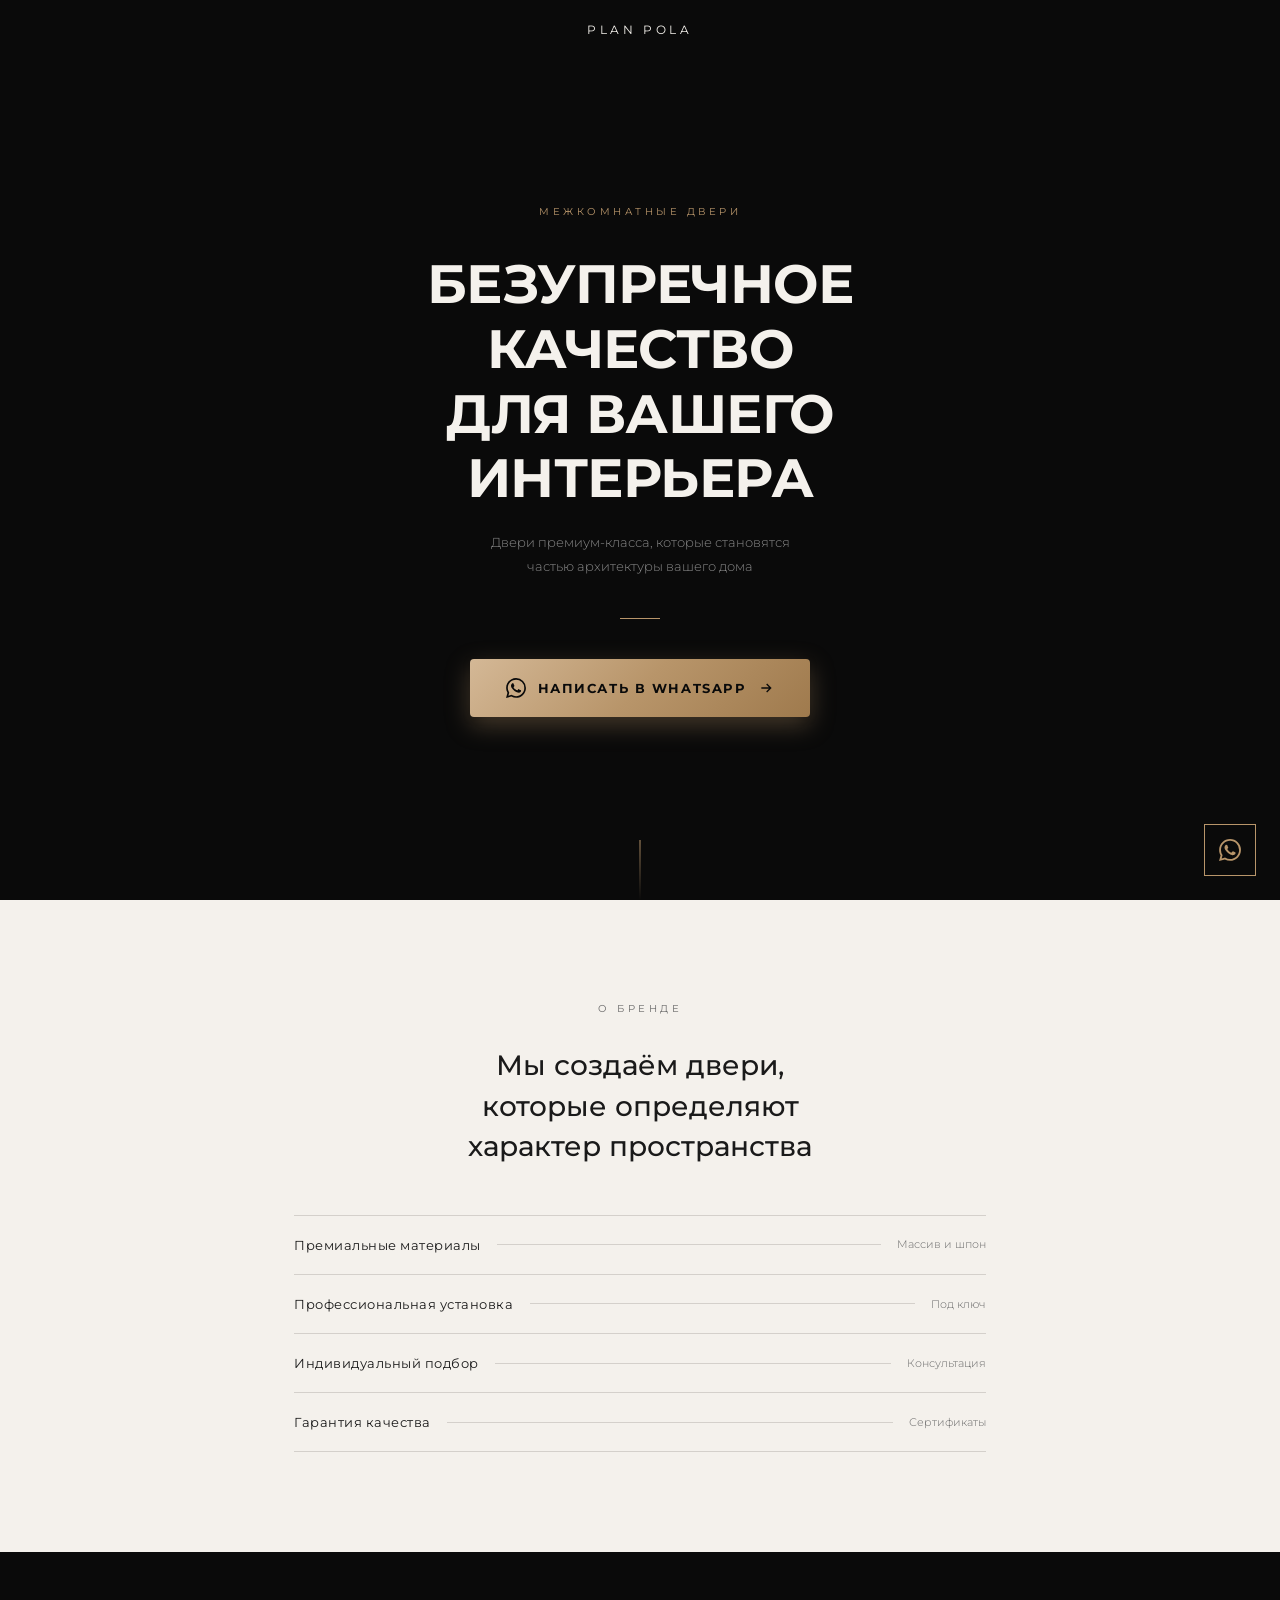
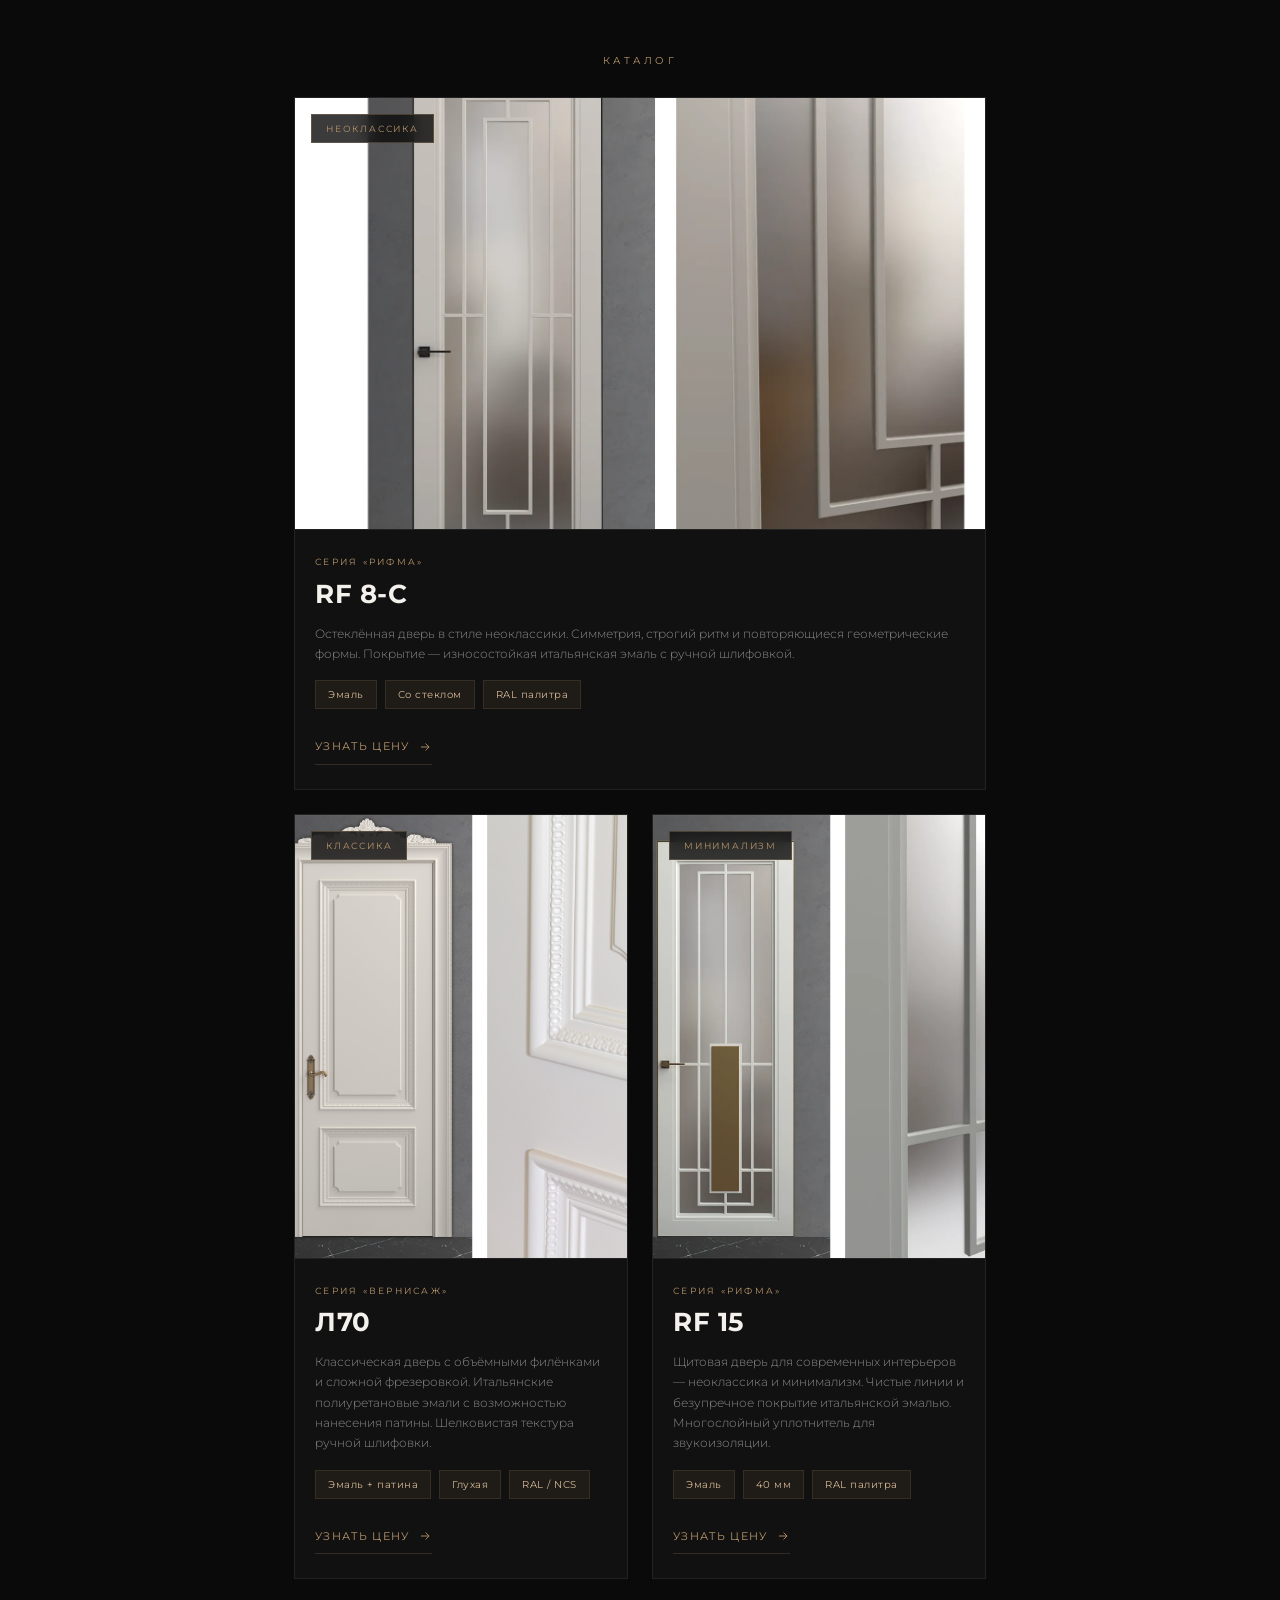
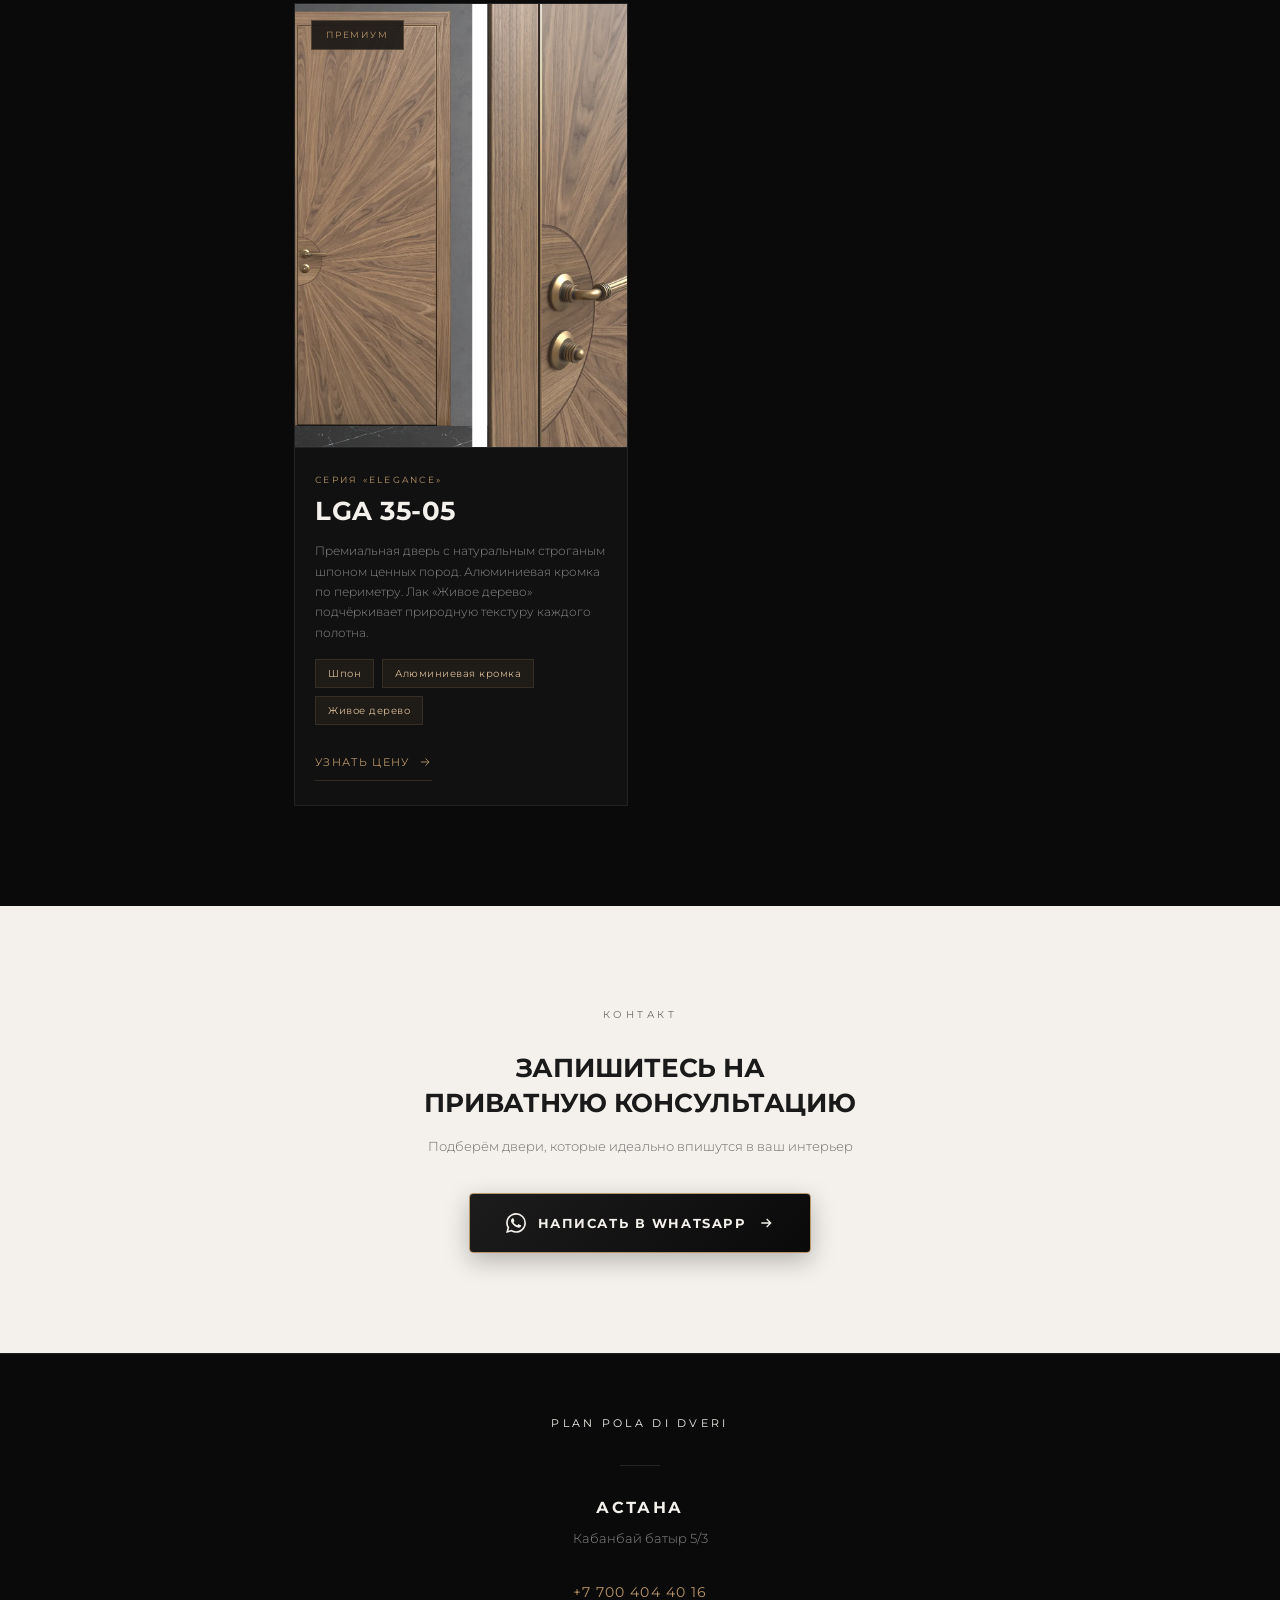
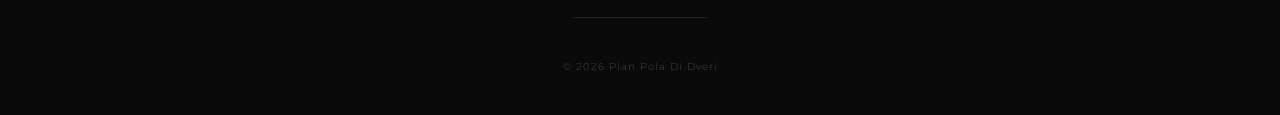
==== commit 8cbf9298: "feat: make CTA buttons solid, prominent and remove reveal delay for TikTok Event Builder" ====
--- a/astana-1.html
+++ b/astana-1.html
@@ -50,9 +50,10 @@
         Двери премиум-класса, которые становятся частью архитектуры вашего дома
       </p>
       <div class="hero__line reveal reveal-delay-3"></div>
-      <a href="https://wa.me/77004044016?text=%D0%97%D0%B4%D1%80%D0%B0%D0%B2%D1%81%D1%82%D0%B2%D1%83%D0%B9%D1%82%D0%B5!%20%D0%A3%D0%B2%D0%B8%D0%B4%D0%B5%D0%BB(%D0%B0)%20%D1%80%D0%B5%D0%BA%D0%BB%D0%B0%D0%BC%D1%83%20%D0%B2%20TikTok%2C%20%D0%B8%D0%BD%D1%82%D0%B5%D1%80%D0%B5%D1%81%D1%83%D1%8E%D1%82%20%D0%B4%D0%B2%D0%B5%D1%80%D0%B8" class="cta-btn reveal reveal-delay-4" target="_blank" rel="noopener">
-        Записаться на консультацию
-        <svg class="cta-btn__arrow" viewBox="0 0 24 24" fill="none" stroke="currentColor" stroke-width="1.5"><path d="M5 12h14M13 6l6 6-6 6"/></svg>
+      <a href="https://wa.me/77004044016?text=%D0%97%D0%B4%D1%80%D0%B0%D0%B2%D1%81%D1%82%D0%B2%D1%83%D0%B9%D1%82%D0%B5!%20%D0%A3%D0%B2%D0%B8%D0%B4%D0%B5%D0%BB(%D0%B0)%20%D1%80%D0%B5%D0%BA%D0%BB%D0%B0%D0%BC%D1%83%20%D0%B2%20TikTok%2C%20%D0%B8%D0%BD%D1%82%D0%B5%D1%80%D0%B5%D1%81%D1%83%D1%8E%D1%82%20%D0%B4%D0%B2%D0%B5%D1%80%D0%B8" class="cta-btn" id="hero-btn-whatsapp" target="_blank" rel="noopener">
+        <svg class="cta-btn__icon" viewBox="0 0 24 24" fill="currentColor"><path d="M17.472 14.382c-.297-.149-1.758-.867-2.03-.967-.273-.099-.471-.148-.67.15-.197.297-.767.966-.94 1.164-.173.199-.347.223-.644.075-.297-.15-1.255-.463-2.39-1.475-.883-.788-1.48-1.761-1.653-2.059-.173-.297-.018-.458.13-.606.134-.133.298-.347.446-.52.149-.174.198-.298.298-.497.099-.198.05-.371-.025-.52-.075-.149-.669-1.612-.916-2.207-.242-.579-.487-.5-.669-.51-.173-.008-.371-.01-.57-.01-.198 0-.52.074-.792.372-.272.297-1.04 1.016-1.04 2.479 0 1.462 1.065 2.875 1.213 3.074.149.198 2.096 3.2 5.077 4.487.709.306 1.262.489 1.694.625.712.227 1.36.195 1.871.118.571-.085 1.758-.719 2.006-1.413.248-.694.248-1.289.173-1.413-.074-.124-.272-.198-.57-.347m-5.421 7.403h-.004a9.87 9.87 0 01-5.031-1.378l-.361-.214-3.741.982.998-3.648-.235-.374a9.86 9.86 0 01-1.51-5.26c.001-5.45 4.436-9.884 9.888-9.884 2.64 0 5.122 1.03 6.988 2.898a9.825 9.825 0 012.893 6.994c-.003 5.45-4.437 9.884-9.885 9.884m8.413-18.297A11.815 11.815 0 0012.05 0C5.495 0 .16 5.335.157 11.892c0 2.096.547 4.142 1.588 5.945L.057 24l6.305-1.654a11.882 11.882 0 005.683 1.448h.005c6.554 0 11.89-5.335 11.893-11.893a11.821 11.821 0 00-3.48-8.413z"/></svg>
+        <span>НАПИСАТЬ В WHATSAPP</span>
+        <svg class="cta-btn__arrow" viewBox="0 0 24 24" fill="none" stroke="currentColor" stroke-width="2"><path d="M5 12h14M13 6l6 6-6 6"/></svg>
       </a>
     </div>
   </section>
@@ -117,7 +118,7 @@
               <span class="catalog__card-spec">Со стеклом</span>
               <span class="catalog__card-spec">RAL палитра</span>
             </div>
-            <a href="https://wa.me/77004044016?text=%D0%97%D0%B4%D1%80%D0%B0%D0%B2%D1%81%D1%82%D0%B2%D1%83%D0%B9%D1%82%D0%B5!%20%D0%98%D0%BD%D1%82%D0%B5%D1%80%D0%B5%D1%81%D1%83%D0%B5%D1%82%20%D0%B4%D0%B2%D0%B5%D1%80%D1%8C%20%D0%A0%D0%B8%D1%84%D0%BC%D0%B0%20RF%208-%D0%A1" class="catalog__card-link" target="_blank" rel="noopener">
+            <a href="https://wa.me/77004044016?text=%D0%97%D0%B4%D1%80%D0%B0%D0%B2%D1%81%D1%82%D0%B2%D1%83%D0%B9%D1%82%D0%B5!%20%D0%98%D0%BD%D1%82%D0%B5%D1%80%D0%B5%D1%81%D1%83%D0%B5%D1%82%20%D0%B4%D0%B2%D0%B5%D1%80%D1%8C%20%D0%A0%D0%B8%D1%84%D0%BC%D0%B0%20RF%208-%D0%A1" class="catalog__card-link" id="door-btn-rf8s" target="_blank" rel="noopener">
               Узнать цену
               <svg viewBox="0 0 24 24" fill="none" stroke="currentColor" stroke-width="1.5"><path d="M5 12h14M13 6l6 6-6 6"/></svg>
             </a>
@@ -146,7 +147,7 @@
               <span class="catalog__card-spec">Глухая</span>
               <span class="catalog__card-spec">RAL / NCS</span>
             </div>
-            <a href="https://wa.me/77004044016?text=%D0%97%D0%B4%D1%80%D0%B0%D0%B2%D1%81%D1%82%D0%B2%D1%83%D0%B9%D1%82%D0%B5!%20%D0%98%D0%BD%D1%82%D0%B5%D1%80%D0%B5%D1%81%D1%83%D0%B5%D1%82%20%D0%B4%D0%B2%D0%B5%D1%80%D1%8C%20%D0%92%D0%B5%D1%80%D0%BD%D0%B8%D1%81%D0%B0%D0%B6%20%D0%9B70" class="catalog__card-link" target="_blank" rel="noopener">
+            <a href="https://wa.me/77004044016?text=%D0%97%D0%B4%D1%80%D0%B0%D0%B2%D1%81%D1%82%D0%B2%D1%83%D0%B9%D1%82%D0%B5!%20%D0%98%D0%BD%D1%82%D0%B5%D1%80%D0%B5%D1%81%D1%83%D0%B5%D1%82%20%D0%B4%D0%B2%D0%B5%D1%80%D1%8C%20%D0%92%D0%B5%D1%80%D0%BD%D0%B8%D1%81%D0%B0%D0%B6%20%D0%9B70" class="catalog__card-link" id="door-btn-l70" target="_blank" rel="noopener">
               Узнать цену
               <svg viewBox="0 0 24 24" fill="none" stroke="currentColor" stroke-width="1.5"><path d="M5 12h14M13 6l6 6-6 6"/></svg>
             </a>
@@ -175,7 +176,7 @@
               <span class="catalog__card-spec">40 мм</span>
               <span class="catalog__card-spec">RAL палитра</span>
             </div>
-            <a href="https://wa.me/77004044016?text=%D0%97%D0%B4%D1%80%D0%B0%D0%B2%D1%81%D1%82%D0%B2%D1%83%D0%B9%D1%82%D0%B5!%20%D0%98%D0%BD%D1%82%D0%B5%D1%80%D0%B5%D1%81%D1%83%D0%B5%D1%82%20%D0%B4%D0%B2%D0%B5%D1%80%D1%8C%20%D0%A0%D0%B8%D1%84%D0%BC%D0%B0%20RF%2015" class="catalog__card-link" target="_blank" rel="noopener">
+            <a href="https://wa.me/77004044016?text=%D0%97%D0%B4%D1%80%D0%B0%D0%B2%D1%81%D1%82%D0%B2%D1%83%D0%B9%D1%82%D0%B5!%20%D0%98%D0%BD%D1%82%D0%B5%D1%80%D0%B5%D1%81%D1%83%D0%B5%D1%82%20%D0%B4%D0%B2%D0%B5%D1%80%D1%8C%20%D0%A0%D0%B8%D1%84%D0%BC%D0%B0%20RF%2015" class="catalog__card-link" id="door-btn-rf15" target="_blank" rel="noopener">
               Узнать цену
               <svg viewBox="0 0 24 24" fill="none" stroke="currentColor" stroke-width="1.5"><path d="M5 12h14M13 6l6 6-6 6"/></svg>
             </a>
@@ -204,7 +205,7 @@
               <span class="catalog__card-spec">Алюминиевая кромка</span>
               <span class="catalog__card-spec">Живое дерево</span>
             </div>
-            <a href="https://wa.me/77004044016?text=%D0%97%D0%B4%D1%80%D0%B0%D0%B2%D1%81%D1%82%D0%B2%D1%83%D0%B9%D1%82%D0%B5!%20%D0%98%D0%BD%D1%82%D0%B5%D1%80%D0%B5%D1%81%D1%83%D0%B5%D1%82%20%D0%B4%D0%B2%D0%B5%D1%80%D1%8C%20Elegance%20LGA%2035-05" class="catalog__card-link" target="_blank" rel="noopener">
+            <a href="https://wa.me/77004044016?text=%D0%97%D0%B4%D1%80%D0%B0%D0%B2%D1%81%D1%82%D0%B2%D1%83%D0%B9%D1%82%D0%B5!%20%D0%98%D0%BD%D1%82%D0%B5%D1%80%D0%B5%D1%81%D1%83%D0%B5%D1%82%20%D0%B4%D0%B2%D0%B5%D1%80%D1%8C%20Elegance%20LGA%2035-05" class="catalog__card-link" id="door-btn-lga3505" target="_blank" rel="noopener">
               Узнать цену
               <svg viewBox="0 0 24 24" fill="none" stroke="currentColor" stroke-width="1.5"><path d="M5 12h14M13 6l6 6-6 6"/></svg>
             </a>
@@ -225,9 +226,10 @@
       <p class="consultation__text reveal">
         Подберём двери, которые идеально впишутся в ваш интерьер
       </p>
-      <a href="https://wa.me/77004044016?text=%D0%97%D0%B4%D1%80%D0%B0%D0%B2%D1%81%D1%82%D0%B2%D1%83%D0%B9%D1%82%D0%B5!%20%D0%A3%D0%B2%D0%B8%D0%B4%D0%B5%D0%BB(%D0%B0)%20%D1%80%D0%B5%D0%BA%D0%BB%D0%B0%D0%BC%D1%83%20%D0%B2%20TikTok%2C%20%D0%B8%D0%BD%D1%82%D0%B5%D1%80%D0%B5%D1%81%D1%83%D1%8E%D1%82%20%D0%B4%D0%B2%D0%B5%D1%80%D0%B8" class="cta-btn cta-btn--on-light reveal" target="_blank" rel="noopener">
-        Написать в WhatsApp
-        <svg class="cta-btn__arrow" viewBox="0 0 24 24" fill="none" stroke="currentColor" stroke-width="1.5"><path d="M5 12h14M13 6l6 6-6 6"/></svg>
+      <a href="https://wa.me/77004044016?text=%D0%97%D0%B4%D1%80%D0%B0%D0%B2%D1%81%D1%82%D0%B2%D1%83%D0%B9%D1%82%D0%B5!%20%D0%A3%D0%B2%D0%B8%D0%B4%D0%B5%D0%BB(%D0%B0)%20%D1%80%D0%B5%D0%BA%D0%BB%D0%B0%D0%BC%D1%83%20%D0%B2%20TikTok%2C%20%D0%B8%D0%BD%D1%82%D0%B5%D1%80%D0%B5%D1%81%D1%83%D1%8E%D1%82%20%D0%B4%D0%B2%D0%B5%D1%80%D0%B8" class="cta-btn cta-btn--on-light" id="consultation-btn-whatsapp" target="_blank" rel="noopener">
+        <svg class="cta-btn__icon" viewBox="0 0 24 24" fill="currentColor"><path d="M17.472 14.382c-.297-.149-1.758-.867-2.03-.967-.273-.099-.471-.148-.67.15-.197.297-.767.966-.94 1.164-.173.199-.347.223-.644.075-.297-.15-1.255-.463-2.39-1.475-.883-.788-1.48-1.761-1.653-2.059-.173-.297-.018-.458.13-.606.134-.133.298-.347.446-.52.149-.174.198-.298.298-.497.099-.198.05-.371-.025-.52-.075-.149-.669-1.612-.916-2.207-.242-.579-.487-.5-.669-.51-.173-.008-.371-.01-.57-.01-.198 0-.52.074-.792.372-.272.297-1.04 1.016-1.04 2.479 0 1.462 1.065 2.875 1.213 3.074.149.198 2.096 3.2 5.077 4.487.709.306 1.262.489 1.694.625.712.227 1.36.195 1.871.118.571-.085 1.758-.719 2.006-1.413.248-.694.248-1.289.173-1.413-.074-.124-.272-.198-.57-.347m-5.421 7.403h-.004a9.87 9.87 0 01-5.031-1.378l-.361-.214-3.741.982.998-3.648-.235-.374a9.86 9.86 0 01-1.51-5.26c.001-5.45 4.436-9.884 9.888-9.884 2.64 0 5.122 1.03 6.988 2.898a9.825 9.825 0 012.893 6.994c-.003 5.45-4.437 9.884-9.885 9.884m8.413-18.297A11.815 11.815 0 0012.05 0C5.495 0 .16 5.335.157 11.892c0 2.096.547 4.142 1.588 5.945L.057 24l6.305-1.654a11.882 11.882 0 005.683 1.448h.005c6.554 0 11.89-5.335 11.893-11.893a11.821 11.821 0 00-3.48-8.413z"/></svg>
+        <span>НАПИСАТЬ В WHATSAPP</span>
+        <svg class="cta-btn__arrow" viewBox="0 0 24 24" fill="none" stroke="currentColor" stroke-width="2"><path d="M5 12h14M13 6l6 6-6 6"/></svg>
       </a>
     </div>
   </section>
@@ -245,7 +247,7 @@
   </footer>
 
   <!-- FLOATING WHATSAPP -->
-  <a href="https://wa.me/77004044016?text=%D0%97%D0%B4%D1%80%D0%B0%D0%B2%D1%81%D1%82%D0%B2%D1%83%D0%B9%D1%82%D0%B5!%20%D0%A3%D0%B2%D0%B8%D0%B4%D0%B5%D0%BB(%D0%B0)%20%D1%80%D0%B5%D0%BA%D0%BB%D0%B0%D0%BC%D1%83%20%D0%B2%20TikTok%2C%20%D0%B8%D0%BD%D1%82%D0%B5%D1%80%D0%B5%D1%81%D1%83%D1%8E%D1%82%20%D0%B4%D0%B2%D0%B5%D1%80%D0%B8" class="whatsapp-float" target="_blank" rel="noopener" aria-label="WhatsApp">
+  <a href="https://wa.me/77004044016?text=%D0%97%D0%B4%D1%80%D0%B0%D0%B2%D1%81%D1%82%D0%B2%D1%83%D0%B9%D1%82%D0%B5!%20%D0%A3%D0%B2%D0%B8%D0%B4%D0%B5%D0%BB(%D0%B0)%20%D1%80%D0%B5%D0%BA%D0%BB%D0%B0%D0%BC%D1%83%20%D0%B2%20TikTok%2C%20%D0%B8%D0%BD%D1%82%D0%B5%D1%80%D0%B5%D1%81%D1%83%D1%8E%D1%82%20%D0%B4%D0%B2%D0%B5%D1%80%D0%B8" class="whatsapp-float" id="floating-whatsapp-btn" target="_blank" rel="noopener" aria-label="WhatsApp">
     <svg viewBox="0 0 24 24" fill="currentColor"><path d="M17.472 14.382c-.297-.149-1.758-.867-2.03-.967-.273-.099-.471-.148-.67.15-.197.297-.767.966-.94 1.164-.173.199-.347.223-.644.075-.297-.15-1.255-.463-2.39-1.475-.883-.788-1.48-1.761-1.653-2.059-.173-.297-.018-.458.13-.606.134-.133.298-.347.446-.52.149-.174.198-.298.298-.497.099-.198.05-.371-.025-.52-.075-.149-.669-1.612-.916-2.207-.242-.579-.487-.5-.669-.51-.173-.008-.371-.01-.57-.01-.198 0-.52.074-.792.372-.272.297-1.04 1.016-1.04 2.479 0 1.462 1.065 2.875 1.213 3.074.149.198 2.096 3.2 5.077 4.487.709.306 1.262.489 1.694.625.712.227 1.36.195 1.871.118.571-.085 1.758-.719 2.006-1.413.248-.694.248-1.289.173-1.413-.074-.124-.272-.198-.57-.347m-5.421 7.403h-.004a9.87 9.87 0 01-5.031-1.378l-.361-.214-3.741.982.998-3.648-.235-.374a9.86 9.86 0 01-1.51-5.26c.001-5.45 4.436-9.884 9.888-9.884 2.64 0 5.122 1.03 6.988 2.898a9.825 9.825 0 012.893 6.994c-.003 5.45-4.437 9.884-9.885 9.884m8.413-18.297A11.815 11.815 0 0012.05 0C5.495 0 .16 5.335.157 11.892c0 2.096.547 4.142 1.588 5.945L.057 24l6.305-1.654a11.882 11.882 0 005.683 1.448h.005c6.554 0 11.89-5.335 11.893-11.893a11.821 11.821 0 00-3.48-8.413z"/></svg>
   </a>
 
--- a/css/style.css
+++ b/css/style.css
@@ -231,74 +231,79 @@
 
 
 /* ================================================
-   CTA BUTTON (luxury style)
+   CTA BUTTON (solid luxury high-converting style)
    ================================================ */
 .cta-btn {
   display: inline-flex;
   align-items: center;
   justify-content: center;
   gap: 12px;
-  background: transparent;
-  color: var(--text-on-dark);
-  border: 1px solid var(--gold);
-  padding: 16px 40px;
-  font-family: var(--font);
-  font-size: 11px;
-  font-weight: 400;
-  letter-spacing: 0.18em;
+  background: linear-gradient(135deg, #D4B896 0%, #B8956A 50%, #9F7A4D 100%);
+  color: #0A0A0A;
+  border: none;
+  padding: 18px 36px;
+  font-family: var(--font);
+  font-size: 13px;
+  font-weight: 700;
+  letter-spacing: 0.12em;
   text-transform: uppercase;
   cursor: pointer;
-  transition: var(--transition);
+  transition: transform 0.25s ease, box-shadow 0.25s ease, background 0.25s ease;
   position: relative;
-  overflow: hidden;
-}
-
-.cta-btn::before {
-  content: '';
-  position: absolute;
-  inset: 0;
-  background: var(--gold);
-  transform: scaleX(0);
-  transform-origin: left;
-  transition: transform 0.5s cubic-bezier(0.25, 0.46, 0.45, 0.94);
-  z-index: -1;
-}
-
-.cta-btn:hover::before {
-  transform: scaleX(1);
+  border-radius: 4px;
+  box-shadow: 0 8px 24px rgba(184, 149, 106, 0.35), 0 2px 6px rgba(0, 0, 0, 0.4);
+  text-decoration: none;
 }
 
 .cta-btn:hover {
-  color: var(--bg-dark);
-}
-
-.cta-btn svg {
+  transform: translateY(-2px);
+  background: linear-gradient(135deg, #DFCAAC 0%, #C4A379 50%, #AA8558 100%);
+  color: #000000;
+  box-shadow: 0 12px 30px rgba(184, 149, 106, 0.5), 0 4px 10px rgba(0, 0, 0, 0.5);
+}
+
+.cta-btn:active {
+  transform: translateY(1px);
+  box-shadow: 0 4px 14px rgba(184, 149, 106, 0.35);
+}
+
+/* Event Builder isolation: clicks and selections target the full button */
+.cta-btn *,
+.whatsapp-float *,
+.catalog__card-link * {
+  pointer-events: none;
+}
+
+.cta-btn__icon {
+  width: 20px;
+  height: 20px;
+  flex-shrink: 0;
+}
+
+.cta-btn__arrow {
   width: 16px;
   height: 16px;
   flex-shrink: 0;
+  transition: transform 0.25s ease;
+}
+
+.cta-btn:hover .cta-btn__arrow {
+  transform: translateX(4px);
 }
 
 /* Button variant on light background */
 .cta-btn--on-light {
-  color: var(--text-on-light);
-  border-color: var(--text-on-light);
-}
-
-.cta-btn--on-light::before {
-  background: var(--text-on-light);
+  background: linear-gradient(135deg, #1C1C1C 0%, #0A0A0A 100%);
+  color: #F4F1EC;
+  border: 1px solid #B8956A;
+  box-shadow: 0 8px 24px rgba(0, 0, 0, 0.25);
 }
 
 .cta-btn--on-light:hover {
-  color: var(--bg-light);
-}
-
-/* Arrow icon in button */
-.cta-btn__arrow {
-  transition: transform var(--transition);
-}
-
-.cta-btn:hover .cta-btn__arrow {
-  transform: translateX(4px);
+  background: linear-gradient(135deg, #D4B896 0%, #B8956A 50%, #9F7A4D 100%);
+  color: #0A0A0A;
+  border-color: #B8956A;
+  box-shadow: 0 12px 30px rgba(184, 149, 106, 0.45);
 }
 
 
